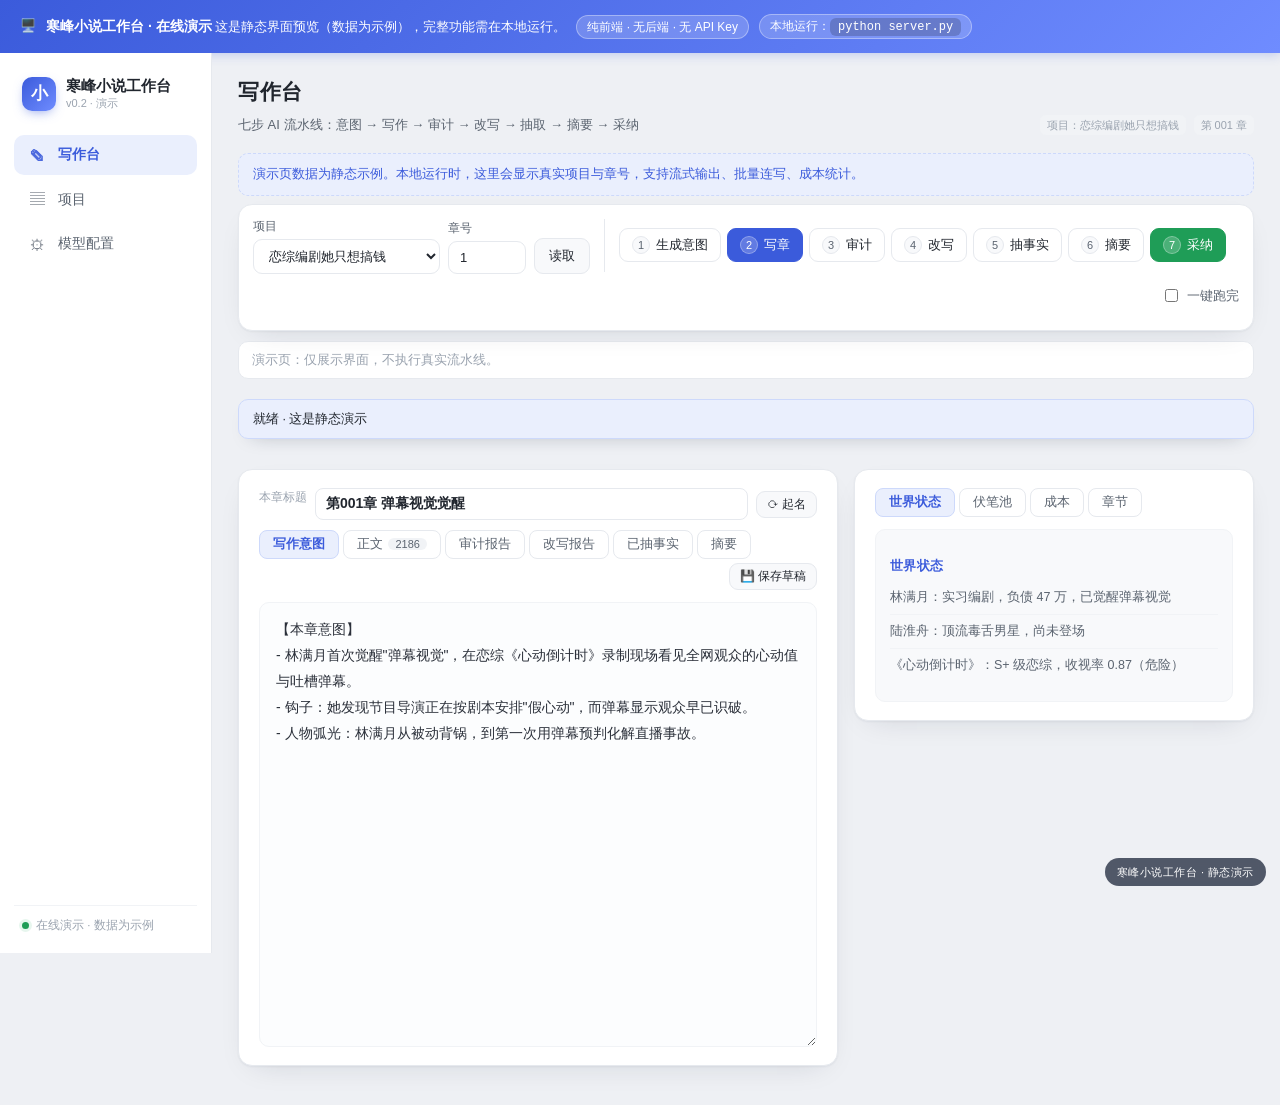
==== web-demo/index.html @ 98d576c6 "寒峰小说工作台：本地优先的 AI 小说创作工作台 - 零第三方依赖（Python 标准库），自带 API Key，数据不出本机 - 七步流水线：意图/写作/审计/改写/抽取/摘要/采纳 - 多服务商模" ====
<!DOCTYPE html>
<html lang="zh-CN">
<head>
<meta charset="UTF-8">
<meta name="viewport" content="width=device-width, initial-scale=1.0">
<title>寒峰小说工作台 · 在线演示</title>
<link rel="stylesheet" href="style.css">
<style>
  /* ---- 演示横幅 ---- */
  .demo-banner{
    background:linear-gradient(135deg,#3b5bdb,#6f8cff);color:#fff;
    padding:14px 20px;font-size:13px;line-height:1.7;
    display:flex;align-items:center;gap:10px;flex-wrap:wrap;
    box-shadow:0 2px 10px rgba(59,91,219,.25);
  }
  .demo-banner b{font-size:14px}
  .demo-banner .tag{
    background:rgba(255,255,255,.18);border:1px solid rgba(255,255,255,.35);
    padding:2px 10px;border-radius:999px;font-size:12px;white-space:nowrap;
  }
  .demo-banner code{
    background:rgba(0,0,0,.18);padding:2px 8px;border-radius:6px;font-family:Consolas,monospace;
  }
  /* ---- 只读演示水印 ---- */
  .demo-ribbon{
    position:fixed;right:14px;bottom:14px;z-index:999;
    background:rgba(20,30,50,.72);color:#fff;font-size:11px;
    padding:5px 12px;border-radius:999px;backdrop-filter:blur(4px);
    pointer-events:none;letter-spacing:.5px;
  }
  /* ---- 演示用卡片占位 ---- */
  .demo-note{
    background:var(--accent-soft);border:1px dashed var(--accent-line);
    color:var(--accent);border-radius:10px;padding:10px 14px;font-size:12.5px;margin:8px 0;
  }
  .demo-note code{background:rgba(59,91,219,.08);padding:1px 6px;border-radius:5px}
  .pane.demo-static{white-space:pre-wrap;font-size:13px;color:var(--ink2);line-height:1.7}
  /* 让演示页在窄屏下也好看 */
  @media (max-width:900px){
    .app{flex-direction:column}
    .sidebar{width:100%;flex:0 0 auto;height:auto;position:static;flex-direction:row;align-items:center;flex-wrap:wrap}
    .nav{display:flex;flex-wrap:wrap;gap:4px}
    .side-foot{display:none}
    .write-grid{grid-template-columns:1fr}
  }
</style>
</head>
<body>

<!-- ===== 演示横幅 ===== -->
<div class="demo-banner">
  <span>🖥️</span>
  <div>
    <b>寒峰小说工作台 · 在线演示</b>
    <span>这是静态界面预览（数据为示例），完整功能需在本地运行。</span>
  </div>
  <span class="tag">纯前端 · 无后端 · 无 API Key</span>
  <span class="tag">本地运行：<code>python server.py</code></span>
</div>

<div class="app">
  <!-- ============ 侧边导航 ============ -->
  <aside class="sidebar">
    <div class="logo">
      <span class="logo-mark">小</span>
      <div class="logo-text">寒峰小说工作台<small>v0.2 · 演示</small></div>
    </div>
    <nav class="nav">
      <button class="navitem active" data-view="write">
        <span class="nav-ic">✎</span>写作台
      </button>
      <button class="navitem" data-view="books">
        <span class="nav-ic">▤</span>项目
      </button>
      <button class="navitem" data-view="config">
        <span class="nav-ic">⚙</span>模型配置
      </button>
    </nav>
    <div class="side-foot">
      <span class="dot"></span>在线演示 · 数据为示例
    </div>
  </aside>

  <!-- ============ 主区域 ============ -->
  <main class="main">

    <!-- ===== 写作台 ===== -->
    <section class="view active" id="view-write">
      <div class="page-head">
        <div>
          <h1>写作台</h1>
          <p class="sub">七步 AI 流水线：意图 → 写作 → 审计 → 改写 → 抽取 → 摘要 → 采纳</p>
        </div>
        <div class="head-tags" id="wh-tags">
          <span class="tag dim">项目：恋综编剧她只想搞钱</span>
          <span class="tag dim">第 001 章</span>
        </div>
      </div>

      <div class="demo-note">
        演示页数据为静态示例。本地运行时，这里会显示真实项目与章号，支持流式输出、批量连写、成本统计。
      </div>

      <div class="write-sticky">
        <div class="toolbar">
          <div class="tb-group">
            <label class="tb-field">项目
              <select id="w-book">
                <option>恋综编剧她只想搞钱</option>
                <option>我专收死局全城等我翻盘</option>
              </select>
            </label>
            <label class="tb-field w70">章号
              <input id="w-chapter" type="number" min="1" value="1" autocomplete="off" inputmode="numeric">
            </label>
            <button class="btn ghost" id="w-load">读取</button>
          </div>
          <span class="tb-sep"></span>
          <div class="tb-group steps">
            <button class="step" id="w-plan"><i>1</i>生成意图</button>
            <button class="step primary" id="w-write"><i>2</i>写章</button>
            <button class="step" id="w-audit"><i>3</i>审计</button>
            <button class="step" id="w-revise"><i>4</i>改写</button>
            <button class="step" id="w-extract"><i>5</i>抽事实</button>
            <button class="step" id="w-summary"><i>6</i>摘要</button>
            <button class="step ok" id="w-accept"><i>7</i>采纳</button>
          </div>
          <label class="tb-check"><input type="checkbox" id="w-autorun"> 一键跑完</label>
        </div>

        <div id="progress-strip" class="progress-strip"><span class="ps-empty">演示页：仅展示界面，不执行真实流水线。</span></div>
        <div id="write-out" class="out statusbar" data-out-base="statusbar">就绪 · 这是静态演示</div>
      </div>

      <div class="write-grid">
        <div class="card editor">
          <div class="chapter-title-row">
            <label for="chapter-title">本章标题</label>
            <input id="chapter-title" class="chapter-title-input" value="第001章 弹幕视觉觉醒" />
            <button class="btn ghost mini" id="gen-title">⟳ 起名</button>
          </div>
          <div class="tabs-mini">
            <button class="tmini active" data-pane="plan">写作意图</button>
            <button class="tmini" data-pane="draft">正文 <span class="cnt" id="draft-cnt">2186</span></button>
            <button class="tmini" data-pane="audit">审计报告</button>
            <button class="tmini" data-pane="revise">改写报告</button>
            <button class="tmini" data-pane="extract">已抽事实</button>
            <button class="tmini" data-pane="summary">摘要</button>
            <button class="btn ghost mini draft-save" id="save-draft">💾 保存草稿</button>
          </div>
          <textarea id="pane-plan" class="pane active" rows="16">【本章意图】
- 林满月首次觉醒"弹幕视觉"，在恋综《心动倒计时》录制现场看见全网观众的心动值与吐槽弹幕。
- 钩子：她发现节目导演正在按剧本安排"假心动"，而弹幕显示观众早已识破。
- 人物弧光：林满月从被动背锅，到第一次用弹幕预判化解直播事故。</textarea>
          <textarea id="pane-draft" class="pane" rows="30">林满月盯着监视器，脑子里的弹幕像瀑布一样刷过。

「这男的好油」「导演组是不是当我们瞎」「满月姐快跑这节目要完」

她使劲眨了眨眼。弹幕还在。

不是幻觉。那些半透明的文字悬浮在画面之上，清清楚楚标着观众的实时反应——「心动值 +12」「吐槽 +99」「弃剧预警」。

这是她入职《心动倒计时》的第三天。作为实习编剧，她的工作是在导演喊卡后把嘉宾的尴尬圆回来。但此刻她忽然意识到，自己能看到别人看不到的东西。

「满月，愣着干什么！B 机位切特写！」耳机里传来导演的吼声。

林满月下意识看了一眼弹幕流：「观众正在骂男一油腻」。

她抓起对讲机，压着嗓子说：「导演，男一刚抬手抹了把嘴，切近景观众会炸。建议切女二的反应镜头。」

三秒沉默。耳机里传来导演狐疑的声音：「……听她的。」

画面切过去。弹幕瞬间反转：

「哈哈哈哈女二这白眼绝了」「编剧加鸡腿」「这节目还能救」</textarea>
          <div id="pane-audit" class="pane demo-static">【审计报告 · 示例】
- ✅ 人物行为符合设定（林满月：谨慎、反应快）
- ✅ 钩子：章末弹幕反转制造追读欲望
- ✅ 字数：2186 / 目标 2200
- ⚠️ 建议：第 2 段"弹幕像瀑布"与后文"半透明文字"意象重复，可删其一</div>
          <div id="pane-revise" class="pane demo-static">【改写报告 · 示例】
- 改写点：将"弹幕像瀑布"改为"弹幕像雨刮器下的水痕"（意象更利落）
- 耗时：3.2s · 模型：doubao-seed-2-0-lite-260428 · 费用：¥0.0000</div>
          <div id="pane-extract" class="pane demo-static">【已抽事实 · 示例】
{
  "人物": ["林满月（实习编剧，觉醒弹幕视觉）", "导演（男，急性子）"],
  "地点": ["《心动倒计时》录制现场"],
  "道具": ["对讲机", "监视器"],
  "能力": ["弹幕视觉：能看见观众实时心动值与吐槽"]
}</div>
          <div id="pane-summary" class="pane demo-static">【摘要 · 示例】
林满月觉醒弹幕视觉，首次在录制现场用预判化解直播事故，获得导演初步信任。</div>
        </div>

        <div class="card side">
          <div class="tabs-mini">
            <button class="tmini active" data-side="state">世界状态</button>
            <button class="tmini" data-side="hooks">伏笔池</button>
            <button class="tmini" data-side="cost">成本</button>
            <button class="tmini" data-side="chapters">章节</button>
          </div>
          <div id="side-state" class="spane active md"><h3 class="mdh">世界状态</h3><ul class="mdl">
            <li>林满月：实习编剧，负债 47 万，已觉醒弹幕视觉</li>
            <li>陆淮舟：顶流毒舌男星，尚未登场</li>
            <li>《心动倒计时》：S+ 级恋综，收视率 0.87（危险）</li>
          </ul></div>
          <div id="side-hooks" class="spane demo-static">【伏笔池 · 示例】
- 🔴 弹幕视觉的来源（长线）
- 🟡 导演组内部有人在向竞品泄漏台本（中线）
- 🟢 林满月的"预判"被剪辑师注意（短线）</div>
          <div id="side-cost" class="spane demo-static">【成本 · 示例】
本会话：¥0.0082
- 意图：¥0.0012（Qwen3.5-27B）
- 正文：¥0.0040（doubao-seed-2-0-lite）
- 审计：¥0.0030（Qwen3.5-35B-A3B）</div>
          <div id="side-chapters" class="spane demo-static">【章节 · 示例】
- 第001章 弹幕视觉觉醒 ✅ 已采纳
- 第002章 导演的赌约 ✅ 已采纳
- 第003章 第一次直播事故 🔄 写作中</div>
        </div>
      </div>
    </section>

    <!-- ===== 项目 ===== -->
    <section class="view" id="view-books">
      <div class="page-head">
        <div>
          <h1>项目</h1>
          <p class="sub">新建或挂载一本书；章节目录可直接指向你已有的文件夹，不迁移数据。</p>
        </div>
      </div>
      <div class="demo-note">
        演示页展示两个示例项目。本地运行时，这里可新建项目、挂载外部章节目录、编辑设定与卷纲、查看快照与回滚。
      </div>
      <div class="cols">
        <div class="card">
          <h2>我的书</h2>
          <div id="book-list">
            <div class="book-item" style="padding:10px 0;border-bottom:1px solid var(--line)">
              <b>恋综编剧她只想搞钱</b>
              <div class="hint">都市言情 / 娱乐圈 · 24 章 · 上次更新 2026-10-31</div>
            </div>
            <div class="book-item" style="padding:10px 0;border-bottom:1px solid var(--line)">
              <b>我专收死局全城等我翻盘</b>
              <div class="hint">现代都市 / 高智商商战 · 1 章 · 上次更新 2026-10-25</div>
            </div>
          </div>
          <div class="ai-inspire">
            <div class="ai-inspire-head"><span class="spark">✦</span> 没有灵感？让 AI 一键推荐题材</div>
            <p class="hint">填一个方向（可选），AI 会直接生成书名、题材、核心设定、文风、禁忌和分卷大纲。</p>
            <div class="row">
              <input id="nb-hint" placeholder="如：想写轻松搞笑的东汉穿越争霸">
              <button class="btn primary" id="inspire-btn">✦ 推荐题材</button>
            </div>
            <div id="inspire-out" class="out demo-static">【示例输出】
书名：《我在三国说相声》
题材：架空穿越 / 历史 / 搞笑
核心设定：现代相声演员魂穿东汉，靠"捧逗"技能在乱世收服名将。
文风：轻松诙谐、高密度梗、章末留包袱。
禁忌：不写悲剧结局；不抹黑历史人物。
分卷大纲：（略）</div>
          </div>
        </div>
        <div class="card">
          <h2>项目详情</h2>
          <div id="detail-body">
            <div class="hint" style="margin-bottom:8px">恋综编剧她只想搞钱</div>
            <div class="md"><h3 class="mdh">核心设定</h3><div class="mdp">林满月是濒临失业的恋综小编剧，意外觉醒"弹幕视觉"，能实时看见观众的心动值和吐槽弹幕。她靠预判弹幕改写剧本，把无人看好的糊综做成爆款。</div>
            <h3 class="mdh">文风要求</h3><div class="mdp">轻快爽利、高密度对话、章节末留钩子；第三人称女主视角为主。</div>
            <h3 class="mdh">硬性禁忌</h3><div class="mdp">不写重生老套金手指；不涉及政治法律；不写真实明星影射；不写低俗擦边。</div></div>
          </div>
        </div>
      </div>
    </section>

    <!-- ===== 模型配置 ===== -->
    <section class="view" id="view-config">
      <div class="page-head">
        <div>
          <h1>模型配置</h1>
          <p class="sub">只认 OpenAI 兼容协议。填 Base URL + Key + 模型名即可接入；按角色路由不同模型以控制成本。</p>
        </div>
      </div>
      <div class="demo-note">
        ⚠️ <b>在线演示不含任何 API Key。</b>本页仅展示配置界面。本地运行时，你的 Key 只保存在 <code>config.local.json</code>，不会上传到任何服务器。
      </div>
      <div class="cols">
        <div class="card">
          <h2>服务商连接</h2>
          <p class="hint">支持 DeepSeek / Kimi / 智谱 / 通义 / 火山豆包 / OpenRouter / 本地 Ollama · LM Studio。</p>
          <div id="providers">
            <div style="padding:8px 0;border-bottom:1px solid var(--line)">
              <div class="row" style="gap:8px">
                <span class="tag">火山豆包</span><code class="hint">https://ark.cn-beijing.volces.com/api/v3</code>
                <span class="tag dim">Key 已保存</span>
              </div>
            </div>
            <div style="padding:8px 0;border-bottom:1px solid var(--line)">
              <div class="row" style="gap:8px">
                <span class="tag">魔搭社区(免费)</span><code class="hint">https://api-inference.modelscope.cn/v1</code>
                <span class="tag dim">Key 已保存</span>
              </div>
            </div>
            <div style="padding:8px 0;border-bottom:1px solid var(--line)">
              <div class="row" style="gap:8px">
                <span class="tag">七牛 Conatus(免费)</span><code class="hint">https://api.qnaigc.com/v1</code>
                <span class="tag dim">Key 已保存</span>
              </div>
            </div>
            <div style="padding:8px 0;border-bottom:1px solid var(--line)">
              <div class="row" style="gap:8px">
                <span class="tag">书生(InternLM)</span><code class="hint">https://discovery-api.intern-ai.org.cn/v1</code>
                <span class="tag dim">Key 已保存</span>
              </div>
            </div>
            <div style="padding:8px 0;border-bottom:1px solid var(--line)">
              <div class="row" style="gap:8px">
                <span class="tag">商汤日日新</span><code class="hint">https://token.sensenova.cn/v1</code>
                <span class="tag dim">Key 已保存</span>
              </div>
            </div>
          </div>
          <div class="row">
            <select id="preset-sel" disabled><option>DeepSeek（示例预设）</option></select>
            <button class="btn" id="add-provider" disabled>+ 新增服务商</button>
          </div>
        </div>

        <div class="card">
          <h2>角色 → 模型 路由</h2>
          <p class="hint">写手用强模型，审计 / 摘要 / 事实抽取用便宜的快模型。留空则回落 default。</p>
          <div class="demo-static" style="font-size:13px;background:var(--panel-2);padding:10px;border-radius:8px">
            default → modelscope:Qwen/Qwen3.5-27B, volc:doubao-seed-2-0-lite-260428
            写手(writer) → volc:doubao-seed-2-0-lite-260428, qiniu:qiniu/conatus-free
            审计(auditor) → modelscope:Qwen/Qwen3.5-35B-A3B
            摘要(summary) → modelscope:Qwen/Qwen3.5-27B
          </div>
          <h2 class="mt">单价表（元 / 百万 token）</h2>
          <p class="hint">只用于成本估算，免费模型留 0。</p>
          <div class="demo-static" style="font-size:13px;background:var(--panel-2);padding:10px;border-radius:8px">
            volc:doubao-seed-2-0-lite-260428 → ¥0
            qiniu:qiniu/conatus-free → ¥0
            modelscope:Qwen/Qwen3.5-27B → ¥0
            modelscope:Qwen/Qwen3.5-35B-A3B → ¥0
          </div>
          <div class="row"><button class="btn primary" id="save-config" disabled>保存配置</button></div>
          <div id="save-out" class="out demo-static">演示页不保存配置</div>
        </div>
      </div>
    </section>

  </main>
</div>

<div class="demo-ribbon">寒峰小说工作台 · 静态演示</div>

<script>
/* ============ 纯静态演示交互：仅切换视图与页签 ============ */
'use strict';
const $ = s => document.querySelector(s);
const $$ = s => Array.from(document.querySelectorAll(s));

// 侧边导航切换
$$('.navitem').forEach(btn => {
  btn.addEventListener('click', () => {
    $$('.navitem').forEach(b => b.classList.remove('active'));
    btn.classList.add('active');
    const v = btn.dataset.view;
    $$('.view').forEach(s => s.classList.remove('active'));
    $('#view-' + v).classList.add('active');
  });
});

// 编辑器内页签切换
$$('.tabs-mini').forEach(tabbar => {
  const btns = tabbar.querySelectorAll('button[data-pane], button[data-side]');
  btns.forEach(btn => {
    btn.addEventListener('click', () => {
      btns.forEach(b => b.classList.remove('active'));
      btn.classList.add('active');
      const key = btn.dataset.pane || btn.dataset.side;
      const wrap = tabbar.closest('.card');
      if (!wrap) return;
      // 主编辑器
      wrap.querySelectorAll('textarea.pane, div.pane').forEach(p => p.classList.remove('active'));
      const target = wrap.querySelector('#' + (btn.dataset.pane ? 'pane-' + key : 'side-' + key));
      if (target) target.classList.add('active');
    });
  });
});

// 顶部几个按钮：只提示，不执行
['#w-load','#w-plan','#w-write','#w-audit','#w-revise','#w-extract','#w-summary','#w-accept','#gen-title','#save-draft','#inspire-btn']
  .forEach(sel => {
    const el = $(sel);
    if (el) el.addEventListener('click', e => {
      e.preventDefault();
      const out = $('#write-out') || $('#inspire-out');
      if (out) out.textContent = '🔒 在线演示模式：此功能需本地运行（python server.py）后才可使用。';
    });
  });
</script>
</body>
</html>
---- web-demo/style.css ----
:root{
  --bg:#eef0f4;
  --panel:#ffffff;
  --panel-2:#f8f9fb;
  --ink:#21262e; --ink2:#5b6470; --ink3:#9aa3af;
  --line:#e6e9ee; --line2:#f1f3f6;
  --accent:#3b5bdb; --accent-soft:#eaeffd; --accent-line:#cdd9fb;
  --ok:#1f9d57; --ok-soft:#e7f6ee;
  --warn:#c47d12; --warn-soft:#fbf1de;
  --bad:#d8392b; --bad-soft:#fdecea;
  --radius:14px;
  --shadow:0 1px 2px rgba(20,30,50,.05), 0 10px 30px -16px rgba(20,30,50,.18);
  --font:-apple-system,BlinkMacSystemFont,"PingFang SC","Microsoft YaHei","Segoe UI",sans-serif;
  --mono:Consolas,"SFMono-Regular",Menlo,monospace;
}
*{box-sizing:border-box}
html,body{height:100%}
body{margin:0;background:var(--bg);color:var(--ink);font-family:var(--font);
  font-size:14px;line-height:1.65;-webkit-font-smoothing:antialiased}

/* ---------- 框架 ---------- */
.app{display:flex;min-height:100vh}
.sidebar{width:212px;flex:0 0 212px;background:var(--panel);border-right:1px solid var(--line);
  display:flex;flex-direction:column;padding:18px 14px;position:sticky;top:0;height:100vh}
.logo{display:flex;align-items:center;gap:10px;padding:6px 8px 18px}
.logo-mark{width:34px;height:34px;border-radius:10px;background:linear-gradient(135deg,#3b5bdb,#6f8cff);
  color:#fff;font-weight:700;display:flex;align-items:center;justify-content:center;font-size:17px;
  box-shadow:0 4px 12px -4px rgba(59,91,219,.6)}
.logo-text{font-weight:700;font-size:15px;line-height:1.2}
.logo-text small{display:block;font-weight:400;font-size:11px;color:var(--ink3);margin-top:2px}
.nav{display:flex;flex-direction:column;gap:4px;margin-top:6px}
.navitem{display:flex;align-items:center;gap:11px;width:100%;text-align:left;border:0;background:none;
  padding:11px 13px;border-radius:10px;color:var(--ink2);font-size:14px;cursor:pointer;font-family:inherit}
.navitem:hover{background:var(--panel-2);color:var(--ink)}
.navitem.active{background:var(--accent-soft);color:var(--accent);font-weight:600}
.nav-ic{width:20px;text-align:center;font-size:15px;opacity:.9}
.side-foot{margin-top:auto;display:flex;align-items:center;gap:7px;font-size:11.5px;color:var(--ink3);
  padding:10px 8px 0;border-top:1px solid var(--line2)}
.dot{width:7px;height:7px;border-radius:50%;background:var(--ok);box-shadow:0 0 0 3px var(--ok-soft)}

.main{flex:1;min-width:0;padding:22px 26px 40px;max-width:1280px}
.view{display:none}
.view.active{display:block;animation:fade .25s ease}
@keyframes fade{from{opacity:0;transform:translateY(4px)}to{opacity:1;transform:none}}

/* ---------- 页头 ---------- */
.page-head{display:flex;justify-content:space-between;align-items:flex-end;gap:16px;margin-bottom:18px}
.page-head h1{font-size:21px;margin:0 0 4px;letter-spacing:.5px}
.sub{margin:0;color:var(--ink2);font-size:13px}
.head-tags{display:flex;gap:8px;flex-wrap:wrap}
.head-tags .ht{background:var(--panel);border:1px solid var(--line);border-radius:20px;padding:4px 12px;
  font-size:12px;color:var(--ink2)}
.head-tags .ht b{color:var(--accent)}

/* ---------- 卡片 ---------- */
.card{background:var(--panel);border:1px solid var(--line);border-radius:var(--radius);
  padding:18px 20px;margin-bottom:16px;box-shadow:var(--shadow)}
.cols{display:grid;grid-template-columns:1fr 1fr;gap:16px}
@media(max-width:1000px){.cols,.write-grid{grid-template-columns:1fr}}
h2{font-size:15.5px;margin:0 0 8px}
h2.mt{margin-top:22px}
.hint{color:var(--ink2);font-size:12.5px;margin:4px 0 12px;line-height:1.6}
.row{display:flex;gap:8px;flex-wrap:wrap;margin:12px 0 4px}
.grid2{display:grid;grid-template-columns:1fr 1fr;gap:0 12px}

/* ---------- AI 推荐题材 ---------- */
.ai-inspire{background:linear-gradient(135deg,#eef2ff,#f6f1ff);border:1px solid var(--accent-line);
  border-radius:12px;padding:14px 16px;margin:14px 0 4px}
.ai-inspire-head{font-weight:700;font-size:14px;color:var(--accent);display:flex;align-items:center;gap:7px}
.spark{display:inline-flex;width:20px;height:20px;border-radius:6px;background:var(--accent);color:#fff;
  align-items:center;justify-content:center;font-size:12px}
.ai-inspire .row{margin-top:10px}
.ai-inspire input{flex:1}
.btn.primary:disabled{opacity:.6;cursor:default}

/* ---------- 项目详情 · 一键导出 ---------- */
.export-bar{display:flex;align-items:center;gap:10px;flex-wrap:wrap;
  background:linear-gradient(135deg,#eaf6ef,#eef4ff);border:1px solid var(--accent-line);
  border-radius:12px;padding:12px 14px;margin-bottom:16px}
.export-label{font-weight:700;font-size:13.5px;color:var(--ok);display:flex;align-items:center}
.export-bar .btn{min-width:84px;justify-content:center}
.export-hint{margin:0;flex:1;min-width:220px;font-size:12px}

/* ---------- 表单 ---------- */
input,select,textarea{font-family:inherit;font-size:13px;border:1px solid var(--line);
  border-radius:9px;padding:8px 11px;width:100%;background:#fff;color:var(--ink);transition:.15s}
input:focus,select:focus,textarea:focus{outline:none;border-color:var(--accent);box-shadow:0 0 0 3px var(--accent-soft)}
textarea{resize:vertical;line-height:1.7}
label{display:block;margin-bottom:12px;font-size:12.5px;color:var(--ink2)}
label.chk{display:flex;align-items:center;gap:6px;margin:0;color:var(--ink)}
label.chk input{width:auto}
.form{margin:6px 0}

/* ---------- 按钮 ---------- */
.btn{border:1px solid var(--line);background:#fff;border-radius:9px;padding:8px 14px;cursor:pointer;
  font-size:13px;color:var(--ink);font-family:inherit;transition:.15s}
.btn:hover{border-color:#c6ccd6;background:var(--panel-2)}
.btn.primary{background:var(--accent);border-color:var(--accent);color:#fff}
.btn.primary:hover{filter:brightness(1.06)}
.btn.ok{background:var(--ok);border-color:var(--ok);color:#fff}
.btn.ok:hover{filter:brightness(1.06)}
.btn.ghost{background:var(--panel-2);border-color:var(--line)}
.btn.mini{padding:4px 10px;font-size:12px}

/* ---------- 写作台工具栏 ---------- */
.toolbar{display:flex;align-items:center;gap:12px;flex-wrap:wrap;background:var(--panel);
  border:1px solid var(--line);border-radius:var(--radius);padding:12px 14px;margin-bottom:16px;
  box-shadow:var(--shadow);position:sticky;top:14px;z-index:10}
.tb-group{display:flex;align-items:flex-end;gap:8px}
.tb-field{margin:0;font-size:11.5px;color:var(--ink2);display:flex;flex-direction:column;gap:3px}
.tb-field.w70 input{width:78px}
.tb-sep{width:1px;align-self:stretch;background:var(--line);margin:2px 2px}
.steps{display:flex;gap:6px;flex-wrap:wrap}
.step{display:flex;align-items:center;gap:6px;border:1px solid var(--line);background:#fff;
  border-radius:9px;padding:7px 12px;cursor:pointer;font-size:13px;color:var(--ink);font-family:inherit;transition:.15s}
.step:hover{border-color:var(--accent);color:var(--accent);background:var(--accent-soft)}
.step i{font-style:normal;width:18px;height:18px;border-radius:50%;background:var(--panel-2);
  border:1px solid var(--line);display:inline-flex;align-items:center;justify-content:center;
  font-size:11px;color:var(--ink2)}
.step.primary{background:var(--accent);border-color:var(--accent);color:#fff}
.step.primary i{background:rgba(255,255,255,.2);border-color:rgba(255,255,255,.3);color:#fff}
.step.primary:hover{filter:brightness(1.06);color:#fff}
.step.ok{background:var(--ok);border-color:var(--ok);color:#fff}
.step.ok i{background:rgba(255,255,255,.2);border-color:rgba(255,255,255,.3);color:#fff}
.step.ok:hover{filter:brightness(1.06);color:#fff}
.step.active{box-shadow:0 0 0 3px var(--accent-soft);border-color:var(--accent);animation:stepPulse 1.2s ease-in-out infinite}
.step.active i{background:var(--accent);border-color:var(--accent);color:#fff}
.step.done{border-color:var(--ok)}
.step.done i{background:var(--ok);border-color:var(--ok);color:#fff}
.step.done.primary,.step.done.ok{background:var(--ok);border-color:var(--ok)}
/* 卡点 / 待办：流水线停在哪一步，这步按钮高亮成“下一步该点” */
.step.frontier{border-color:var(--accent);box-shadow:0 0 0 3px var(--accent-soft);font-weight:600}
.step.frontier i{background:var(--accent);border-color:var(--accent);color:#fff}
/* 失败 / 熔断：上一次运行在这一步报错 */
.step.fail{border-color:var(--bad)}
.step.fail i{background:var(--bad);border-color:var(--bad);color:#fff}
@keyframes stepPulse{0%,100%{box-shadow:0 0 0 3px var(--accent-soft)}50%{box-shadow:0 0 0 5px var(--accent-soft)}}

/* 进度卡点条：常驻工具栏下方，打开任意章一眼看清跑到哪、卡在哪 */
.progress-strip{display:flex;align-items:center;gap:8px;flex-wrap:wrap;
  background:var(--panel);border:1px solid var(--line);border-radius:10px;
  padding:8px 13px;font-size:12.5px;line-height:1.6;margin-bottom:10px;color:var(--ink2)}
.progress-strip b{color:var(--ink);font-weight:600}
.progress-strip.flag-done{border-color:#b6e2cb;background:var(--ok-soft);color:#14683a}
.progress-strip.flag-stuck{border-color:#f3c1bd;background:var(--bad-soft);color:var(--bad)}
.progress-strip.flag-stuck b{color:var(--bad)}
.progress-strip .ps-empty{color:var(--ink3)}
.tb-check{font-size:12.5px;color:var(--ink2);display:flex;align-items:center;gap:6px;cursor:pointer;margin-left:auto}
.tb-check input{width:auto}

/* ---------- 写作区 ---------- */
.write-grid{display:grid;grid-template-columns:1.5fr 1fr;gap:16px;align-items:start}
.editor,.side{margin-bottom:0}
.chapter-title-row{display:flex;gap:8px;align-items:center;margin-bottom:10px;flex-wrap:wrap}
.chapter-title-row label{font-size:12px;color:var(--ink3);white-space:nowrap}
.chapter-title-input{flex:1;min-width:180px;padding:7px 10px;border:1px solid var(--line);border-radius:8px;
  font-size:14px;font-weight:600;color:var(--ink1);background:var(--bg1)}
.chapter-title-input:focus{outline:none;border-color:var(--accent)}
.tabs-mini{display:flex;gap:4px;margin-bottom:12px;flex-wrap:wrap}
.tabs-mini .draft-save{margin-left:auto;align-self:center}
.tmini{border:1px solid var(--line);background:#fff;border-radius:8px;padding:5px 13px;font-size:12.5px;
  cursor:pointer;color:var(--ink2);font-family:inherit;transition:.15s}
.tmini:hover{border-color:var(--accent-line);color:var(--accent)}
.tmini.active{background:var(--accent-soft);border-color:var(--accent-line);color:var(--accent);font-weight:600}
.cnt{background:var(--line2);color:var(--ink2);border-radius:10px;padding:0 7px;font-size:11px;margin-left:2px}
.pane{display:none;width:100%}
.pane.active{display:block}
#pane-plan,#pane-draft{font-size:14px;line-height:1.85;color:#2b303a;padding:14px 16px;
  border:1px solid var(--line2);border-radius:10px;background:#fcfdfe;min-height:360px}
#pane-draft{letter-spacing:.2px}
#pane-audit{padding:2px 0}

/* ---------- 右侧状态 ---------- */
.spane{display:none}
.spane.active{display:block}
pre{white-space:pre-wrap;word-break:break-word;background:var(--panel-2);border:1px solid var(--line2);
  border-radius:10px;padding:12px;font-size:12px;max-height:560px;overflow:auto;margin:0;line-height:1.6}
.chitem{display:flex;justify-content:space-between;align-items:center;padding:7px 2px;
  border-bottom:1px solid var(--line2);font-size:12.5px;gap:8px}
.chitem:last-child{border-bottom:0}
.chitem a{color:var(--accent);text-decoration:none}

/* 世界状态（Markdown 投影） */
.md{background:var(--panel-2);border:1px solid var(--line2);border-radius:10px;padding:12px 14px;
  max-height:560px;overflow:auto;margin:0}
.md .mdh{margin:14px 0 4px;font-size:12.5px;font-weight:700;color:var(--accent);letter-spacing:.3px}
.md .mdl{list-style:none;margin:0 0 6px;padding:0}
.md .mdl li{padding:6px 0;font-size:12.5px;line-height:1.7;color:var(--ink2);
  border-bottom:1px solid var(--line2);word-break:break-word}
.md .mdl li:last-child{border-bottom:0}
.md .mdl li b{color:var(--ink);font-weight:600}
.md .mdp{padding:4px 0;font-size:12.5px;color:var(--ink2)}
.md code{font-family:var(--mono);font-size:11px;padding:1px 5px;border-radius:4px;
  background:var(--accent-soft);color:var(--accent)}

/* ---------- 输出 / 表格 ---------- */
.out{margin-top:10px;font-size:12.5px;color:var(--ink2);white-space:pre-wrap;min-height:18px;line-height:1.6}
.out.err{color:var(--bad)}
.out.ok{color:var(--ok)}

/* 写作台常驻控制区：工序按钮 + 状态条一起粘顶，读长文时进度不丢 */
.write-sticky{position:sticky;top:14px;z-index:10;display:flex;flex-direction:column;gap:10px;
  padding-bottom:14px}
.write-sticky .toolbar{position:static;margin-bottom:0}

/* 写作台状态条：紧跟工序按钮，不再埋在正文编辑区底下 */
.statusbar{margin:0 0 16px;padding:9px 14px;border:1px solid var(--accent-line);border-radius:10px;
  background:var(--accent-soft);color:var(--ink);font-size:12.5px;line-height:1.6;
  white-space:pre-wrap;min-height:38px;display:flex;align-items:center;
  box-shadow:0 8px 20px -14px rgba(20,30,50,.4)}
.statusbar.ok{border-color:#b6e2cb;background:var(--ok-soft);color:#14683a}
.statusbar.err{border-color:#f3c1bd;background:var(--bad-soft);color:var(--bad)}
table{width:100%;border-collapse:collapse;font-size:13px;margin:6px 0}
th,td{border:1px solid var(--line);padding:7px 9px;text-align:left;vertical-align:top}
th{background:var(--panel-2);font-weight:600;color:var(--ink2)}

/* ---------- 服务商卡片 ---------- */
.pitem{border:1px solid var(--line);border-radius:12px;padding:14px;margin-bottom:12px;background:var(--panel-2)}
.pitem .prow{display:flex;gap:10px;align-items:flex-end;margin-bottom:8px;flex-wrap:wrap}
.fld{display:flex;flex-direction:column;gap:3px;flex:1;min-width:0}
.fld b{font-size:11.5px;color:var(--ink2);font-weight:600}
.fld b i{font-weight:400;color:var(--ink3);font-style:normal}
.fld input{margin:0}
/* API Key 用 text 型避免被浏览器判成登录页，这里手动做掩码显示（Chromium/WebKit 支持） */
.f-key{-webkit-text-security:disc}
.fld.w120{max-width:140px;flex:0 0 140px}
.fld.w90{max-width:96px;flex:0 0 96px}
.fld.w80{max-width:90px;flex:0 0 90px}
.fld.grow{flex:2 1 220px}
.keytag{align-self:flex-end;max-width:200px;overflow:hidden;text-overflow:ellipsis;white-space:nowrap;
  font-size:11px;color:var(--ink3);background:var(--line2);border-radius:6px;padding:3px 8px}
.tag{display:inline-block;border-radius:6px;padding:1px 7px;font-size:11px;line-height:18px}
.tag.ok{background:var(--ok-soft);color:var(--ok)}
.tag.bad{background:var(--bad-soft);color:var(--bad)}
.tag.dim{background:var(--line2);color:var(--ink3)}

/* ---------- 审计 / 伏笔 ---------- */
.issue{border:1px solid var(--line);border-left-width:4px;border-radius:9px;padding:9px 12px;margin-bottom:9px;font-size:12.5px;background:#fff}
.issue.critical{border-left-color:var(--bad);background:var(--bad-soft)}
.issue.major{border-left-color:var(--warn);background:var(--warn-soft)}
.issue.minor{border-left-color:var(--ink3);background:var(--panel-2)}
.badge{display:inline-block;font-size:10.5px;border-radius:5px;padding:0 6px;margin-right:6px;color:#fff;font-weight:600}
.badge.critical{background:var(--bad)}
.badge.major{background:var(--warn)}
.badge.minor{background:#9aa3af}
.badge.ok{background:var(--ok)}
.badge.bad{background:var(--bad)}
.round-block{border:1px solid var(--line);border-radius:10px;margin-bottom:12px;overflow:hidden;background:var(--panel)}
.round-head{padding:7px 12px;font-weight:600;font-size:12.5px;background:var(--panel-2);border-bottom:1px solid var(--line)}
.round-block .issue{border-radius:0;border-left-width:4px;margin-bottom:0;border-top:1px solid var(--line2);border-bottom:0}
.round-block .hint{padding:7px 12px 0}
.kv{display:flex;justify-content:space-between;border-bottom:1px dashed var(--line);padding:4px 0;font-size:12.5px}
.mono{font-family:var(--mono);font-size:12px}
.empty{color:var(--ink3);font-size:12.5px;padding:10px 2px}

/* ---------- 一键测试全部模型：可用/不可用分组 ---------- */
#test-all-result{display:flex;flex-direction:column;gap:10px;margin:0 0 14px}
.tgroup{border:1px solid var(--line);border-radius:12px;overflow:hidden;background:var(--panel)}
.tgroup.good{border-color:var(--ok-soft)}
.tgroup.bad{border-color:var(--bad-soft)}
.tgroup-h{padding:9px 14px;font-weight:600;font-size:13px;border-bottom:1px solid var(--line)}
.tgroup.good .tgroup-h{background:var(--ok-soft);color:var(--ok)}
.tgroup.bad .tgroup-h{background:var(--bad-soft);color:var(--bad)}
.titem{display:flex;align-items:center;gap:12px;padding:9px 14px;border-bottom:1px solid var(--line2)}
.titem:last-child{border-bottom:0}
.tinfo{display:flex;flex-direction:column;gap:1px;flex:1;min-width:0}
.tinfo b{font-size:13px;font-weight:600}
.tmsg{font-size:11.5px;color:var(--ink3);white-space:nowrap;overflow:hidden;text-overflow:ellipsis}
.t-del{flex:0 0 auto}

/* ---------- 夜间批量流水线 ---------- */
.batch-card{margin-bottom:16px;border:1px solid var(--accent-line);background:linear-gradient(180deg,#fbfcff,var(--panel))}
.batch-head{display:flex;align-items:center;gap:10px;flex-wrap:wrap;margin-bottom:10px}
.batch-title{font-size:14px;font-weight:700;color:var(--ink)}
.batch-sub{font-size:12px;color:var(--ink2)}
.batch-status{margin-left:auto;font-size:12px;font-weight:600;color:var(--ink2);background:var(--panel-2);
  border:1px solid var(--line);border-radius:999px;padding:3px 12px}
.batch-status.ok{color:var(--ok);background:var(--ok-soft);border-color:var(--ok)}
.batch-status.err{color:var(--bad);background:var(--bad-soft);border-color:var(--bad)}
.batch-controls{display:flex;align-items:flex-end;gap:14px;flex-wrap:wrap}
/* 每个字段：标签在上，输入框+单位同一行（单位不再掉到下一行） */
.b-field{display:flex;flex-direction:column;gap:4px;margin:0}
.b-field>span{font-size:11.5px;color:var(--ink2)}
.b-unit{display:flex;align-items:center;gap:6px}
.b-unit input{width:72px}
.b-unit i{font-style:normal;font-size:12px;color:var(--ink3)}
.batch-controls .tb-check{margin:0;align-self:center;padding-bottom:2px}
.batch-controls .btn{white-space:nowrap}
.batch-progress{height:8px;background:var(--line2);border-radius:999px;overflow:hidden;margin:12px 0 10px}
.b-bar{height:100%;width:0;background:linear-gradient(90deg,var(--accent),#5a7cf0);border-radius:999px;transition:width .5s}
.batch-results{max-height:190px;overflow:auto;font-size:12.5px}
.brow{display:flex;align-items:center;gap:8px;padding:5px 2px;border-bottom:1px dashed var(--line)}
.brow:last-child{border-bottom:none}
.bnum{font-weight:600;color:var(--ink);min-width:64px}
.bmark{font-size:13px}
.binfo{color:var(--ink2);font-size:12px}
.binfo .err{color:var(--bad)}

/* ---------- 模型链（故障转移） ---------- */
.route-input{font-family:var(--mono);font-size:12px;padding:7px 10px;border:1px solid var(--line);
  border-radius:8px;background:#fff;color:var(--ink);outline:none;transition:border-color .15s}
.route-input:focus{border-color:var(--accent)}
.route-hint{font-size:11px;color:var(--ink3);margin-top:5px;line-height:1.8}
.route-hint .rcode{cursor:pointer;background:var(--accent-soft);color:var(--accent);border-radius:5px;
  padding:1px 6px;margin:0 2px;font-family:var(--mono);font-size:10.5px}
.route-hint .rcode:hover{background:var(--accent);color:#fff}

/* ---------- 流程结果（一键跑完） ---------- */
.flow-list{display:flex;flex-direction:column;gap:8px;margin:0}
.flow-row{display:grid;grid-template-columns:118px 92px 1fr;align-items:start;gap:12px;
  background:#fff;border:1px solid var(--line);border-radius:10px;padding:11px 14px;
  font-size:12.5px;line-height:1.7}
.flow-row:nth-child(even){background:var(--panel-2)}
.flow-row:last-child{border-color:var(--accent-line);background:var(--accent-soft)}
.flow-label{font-weight:600;color:var(--ink);white-space:nowrap;padding-top:1px}
.flow-badge{display:flex;align-items:flex-start;white-space:nowrap}
.flow-detail{color:var(--ink2);min-width:0;word-break:break-word}
.flow-detail details{margin:0}
.flow-detail summary{cursor:pointer;color:var(--accent);font-size:12px;user-select:none}
.flow-detail summary:hover{text-decoration:underline}
.flow-detail .mono{display:block;background:var(--panel-2);border:1px solid var(--line2);
  border-radius:8px;padding:8px 10px;max-height:260px;overflow:auto;margin-top:4px}

/* ---------- 已抽事实 / 摘要内容 ---------- */
.ext-sec{margin-bottom:14px}
.ext-h{font-size:12.5px;font-weight:700;color:var(--accent);letter-spacing:.3px;
  margin:0 0 6px;padding-bottom:5px;border-bottom:1px dashed var(--line2)}
.ext-row{line-height:1.7;color:var(--ink);font-size:13.5px;padding:3px 0 3px 2px;
  border-bottom:1px solid var(--line2);word-break:break-word}
.ext-row b{color:var(--ink)}
.ext-kvs{margin:3px 0 2px 12px;display:flex;flex-direction:column;gap:2px}
.ext-kv{font-size:12.5px;color:var(--ink2)}
.ext-kv b{color:var(--ink2);font-weight:600}
.ext-row .tag.dim{margin-left:6px}
.pane#pane-extract, .pane#pane-summary{padding:14px 16px;overflow:auto}
.pane#pane-summary .md{font-size:13.5px;line-height:1.75}
.pane#pane-summary .mdp{margin:4px 0}
.pane#pane-summary .mdh{margin:12px 0 4px;color:var(--ink)}
.pane#pane-summary .mdl{margin:4px 0;padding-left:20px}
.pane#pane-summary .mdl li{margin:2px 0}
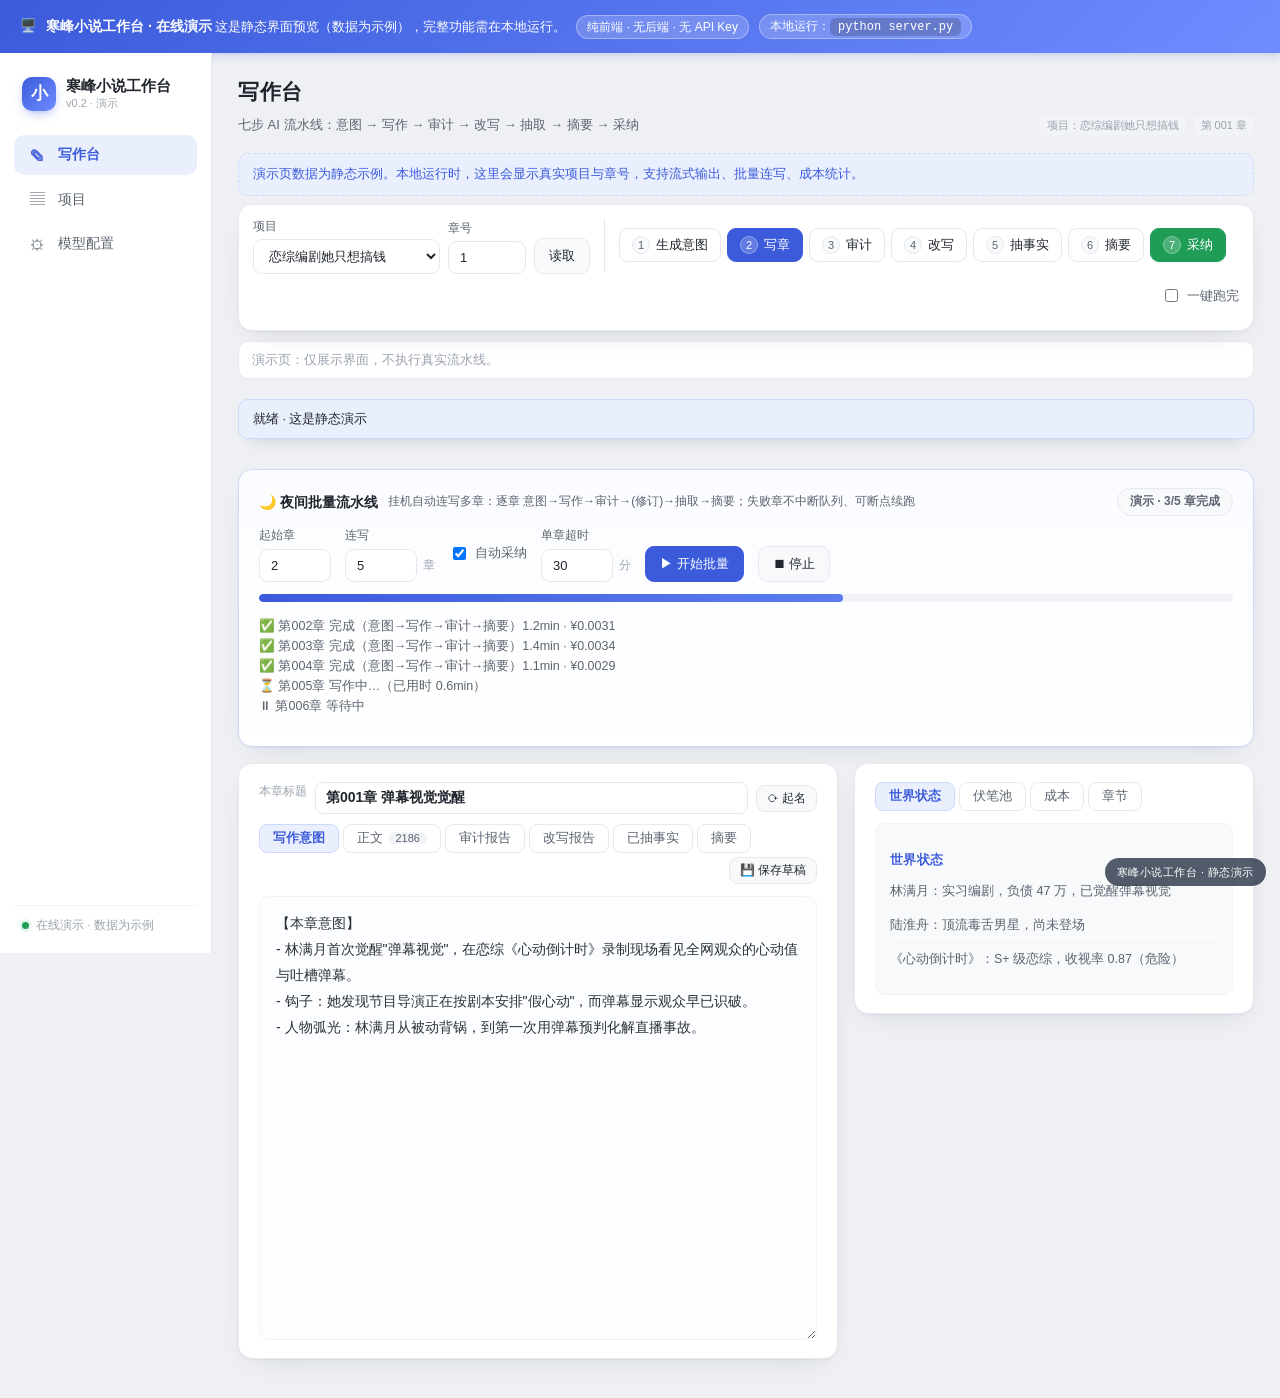
==== commit 147bb636: "演示页补充夜间批量流水线功能卡片（静态示例）" ====
--- a/web-demo/index.html
+++ b/web-demo/index.html
@@ -132,6 +132,33 @@
         <div id="write-out" class="out statusbar" data-out-base="statusbar">就绪 · 这是静态演示</div>
       </div>
 
+      <!-- ===== 夜间批量流水线（演示） ===== -->
+      <div class="card batch-card">
+        <div class="batch-head">
+          <span class="batch-title">🌙 夜间批量流水线</span>
+          <span class="batch-sub">挂机自动连写多章：逐章 意图→写作→审计→(修订)→抽取→摘要；失败章不中断队列、可断点续跑</span>
+          <span id="batch-status" class="batch-status">演示 · 3/5 章完成</span>
+        </div>
+        <div class="batch-controls">
+          <label class="b-field"><span>起始章</span><div class="b-unit"><input id="b-start" type="number" min="1" value="2" autocomplete="off" inputmode="numeric"></div></label>
+          <label class="b-field"><span>连写</span><div class="b-unit"><input id="b-count" type="number" min="1" max="99" value="5" autocomplete="off" inputmode="numeric"><i>章</i></div></label>
+          <label class="tb-check" title="勾选后每章跑完直接写进正文章节文件，无需人工点采纳"><input type="checkbox" id="b-accept" checked> 自动采纳</label>
+          <label class="b-field"><span>单章超时</span><div class="b-unit"><input id="b-timeout" type="number" min="5" value="30" autocomplete="off" inputmode="numeric"><i>分</i></div></label>
+          <button class="btn primary" id="b-start-btn">▶ 开始批量</button>
+          <button class="btn ghost" id="b-stop-btn">⏹ 停止</button>
+        </div>
+        <div class="batch-progress"><div id="b-bar" class="b-bar" style="width:60%"></div></div>
+        <div id="b-results" class="batch-results">
+          <div class="hint" style="font-size:12.5px">
+            ✅ 第002章 完成（意图→写作→审计→摘要）1.2min · ¥0.0031<br>
+            ✅ 第003章 完成（意图→写作→审计→摘要）1.4min · ¥0.0034<br>
+            ✅ 第004章 完成（意图→写作→审计→摘要）1.1min · ¥0.0029<br>
+            ⏳ 第005章 写作中…（已用时 0.6min）<br>
+            ⏸ 第006章 等待中
+          </div>
+        </div>
+      </div>
+
       <div class="write-grid">
         <div class="card editor">
           <div class="chapter-title-row">
@@ -390,7 +417,7 @@
 });
 
 // 顶部几个按钮：只提示，不执行
-['#w-load','#w-plan','#w-write','#w-audit','#w-revise','#w-extract','#w-summary','#w-accept','#gen-title','#save-draft','#inspire-btn']
+['#w-load','#w-plan','#w-write','#w-audit','#w-revise','#w-extract','#w-summary','#w-accept','#gen-title','#save-draft','#inspire-btn','#b-start-btn','#b-stop-btn']
   .forEach(sel => {
     const el = $(sel);
     if (el) el.addEventListener('click', e => {
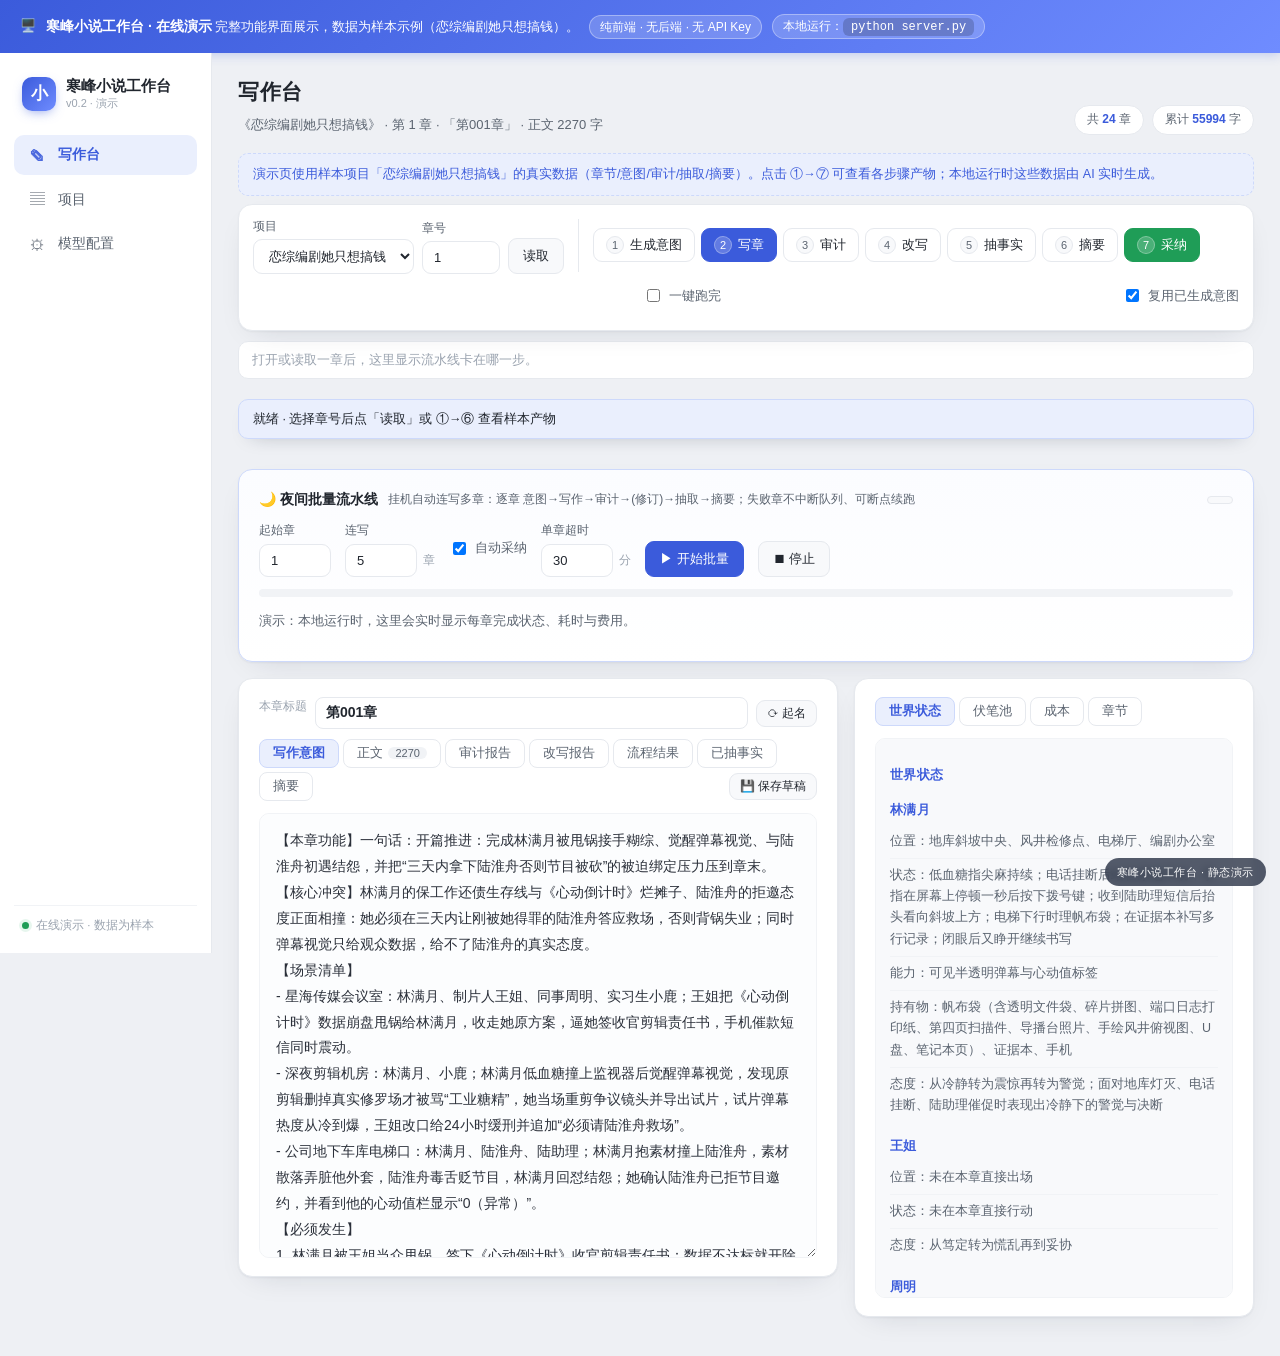
==== commit f97285be: "演示页升级为完整数据驱动：样本项目真实数据（24章/111伏笔/146账本/12摘要/12抽取）+ 全部功能框架（一键导出/项目详情/世界状态/伏笔池/成本/章节跳转）" ====
--- a/web-demo/index.html
+++ b/web-demo/index.html
@@ -28,14 +28,13 @@
     padding:5px 12px;border-radius:999px;backdrop-filter:blur(4px);
     pointer-events:none;letter-spacing:.5px;
   }
-  /* ---- 演示用卡片占位 ---- */
+  /* ---- 演示说明 ---- */
   .demo-note{
     background:var(--accent-soft);border:1px dashed var(--accent-line);
     color:var(--accent);border-radius:10px;padding:10px 14px;font-size:12.5px;margin:8px 0;
   }
   .demo-note code{background:rgba(59,91,219,.08);padding:1px 6px;border-radius:5px}
-  .pane.demo-static{white-space:pre-wrap;font-size:13px;color:var(--ink2);line-height:1.7}
-  /* 让演示页在窄屏下也好看 */
+  /* ---- 窄屏适配 ---- */
   @media (max-width:900px){
     .app{flex-direction:column}
     .sidebar{width:100%;flex:0 0 auto;height:auto;position:static;flex-direction:row;align-items:center;flex-wrap:wrap}
@@ -52,7 +51,7 @@
   <span>🖥️</span>
   <div>
     <b>寒峰小说工作台 · 在线演示</b>
-    <span>这是静态界面预览（数据为示例），完整功能需在本地运行。</span>
+    <span>完整功能界面展示，数据为样本示例（恋综编剧她只想搞钱）。</span>
   </div>
   <span class="tag">纯前端 · 无后端 · 无 API Key</span>
   <span class="tag">本地运行：<code>python server.py</code></span>
@@ -77,38 +76,32 @@
       </button>
     </nav>
     <div class="side-foot">
-      <span class="dot"></span>在线演示 · 数据为示例
+      <span class="dot"></span>在线演示 · 数据为样本
     </div>
   </aside>
 
   <!-- ============ 主区域 ============ -->
   <main class="main">
 
-    <!-- ===== 写作台 ===== -->
+    <!-- ===== 写作台（默认主视图） ===== -->
     <section class="view active" id="view-write">
       <div class="page-head">
         <div>
           <h1>写作台</h1>
-          <p class="sub">七步 AI 流水线：意图 → 写作 → 审计 → 改写 → 抽取 → 摘要 → 采纳</p>
-        </div>
-        <div class="head-tags" id="wh-tags">
-          <span class="tag dim">项目：恋综编剧她只想搞钱</span>
-          <span class="tag dim">第 001 章</span>
-        </div>
+          <p class="sub" id="wh-meta">选择项目与章号，开始 AI 辅助创作</p>
+        </div>
+        <div class="head-tags" id="wh-tags"></div>
       </div>
 
       <div class="demo-note">
-        演示页数据为静态示例。本地运行时，这里会显示真实项目与章号，支持流式输出、批量连写、成本统计。
+        演示页使用样本项目「恋综编剧她只想搞钱」的真实数据（章节/意图/审计/抽取/摘要）。点击 ①→⑦ 可查看各步骤产物；本地运行时这些数据由 AI 实时生成。
       </div>
 
       <div class="write-sticky">
         <div class="toolbar">
           <div class="tb-group">
             <label class="tb-field">项目
-              <select id="w-book">
-                <option>恋综编剧她只想搞钱</option>
-                <option>我专收死局全城等我翻盘</option>
-              </select>
+              <select id="w-book"></select>
             </label>
             <label class="tb-field w70">章号
               <input id="w-chapter" type="number" min="1" value="1" autocomplete="off" inputmode="numeric">
@@ -126,36 +119,31 @@
             <button class="step ok" id="w-accept"><i>7</i>采纳</button>
           </div>
           <label class="tb-check"><input type="checkbox" id="w-autorun"> 一键跑完</label>
-        </div>
-
-        <div id="progress-strip" class="progress-strip"><span class="ps-empty">演示页：仅展示界面，不执行真实流水线。</span></div>
-        <div id="write-out" class="out statusbar" data-out-base="statusbar">就绪 · 这是静态演示</div>
-      </div>
-
-      <!-- ===== 夜间批量流水线（演示） ===== -->
+          <label class="tb-check"><input type="checkbox" id="w-reuse-plan" checked> 复用已生成意图</label>
+        </div>
+
+        <div id="progress-strip" class="progress-strip"><span class="ps-empty">打开或读取一章后，这里显示流水线卡在哪一步。</span></div>
+        <div id="write-out" class="out statusbar" data-out-base="statusbar">就绪 · 选择章号后点「读取」或 ①→⑥ 查看样本产物</div>
+      </div>
+
+      <!-- ===== 夜间批量流水线 ===== -->
       <div class="card batch-card">
         <div class="batch-head">
           <span class="batch-title">🌙 夜间批量流水线</span>
           <span class="batch-sub">挂机自动连写多章：逐章 意图→写作→审计→(修订)→抽取→摘要；失败章不中断队列、可断点续跑</span>
-          <span id="batch-status" class="batch-status">演示 · 3/5 章完成</span>
+          <span id="batch-status" class="batch-status"></span>
         </div>
         <div class="batch-controls">
-          <label class="b-field"><span>起始章</span><div class="b-unit"><input id="b-start" type="number" min="1" value="2" autocomplete="off" inputmode="numeric"></div></label>
+          <label class="b-field"><span>起始章</span><div class="b-unit"><input id="b-start" type="number" min="1" value="1" autocomplete="off" inputmode="numeric"></div></label>
           <label class="b-field"><span>连写</span><div class="b-unit"><input id="b-count" type="number" min="1" max="99" value="5" autocomplete="off" inputmode="numeric"><i>章</i></div></label>
           <label class="tb-check" title="勾选后每章跑完直接写进正文章节文件，无需人工点采纳"><input type="checkbox" id="b-accept" checked> 自动采纳</label>
           <label class="b-field"><span>单章超时</span><div class="b-unit"><input id="b-timeout" type="number" min="5" value="30" autocomplete="off" inputmode="numeric"><i>分</i></div></label>
           <button class="btn primary" id="b-start-btn">▶ 开始批量</button>
           <button class="btn ghost" id="b-stop-btn">⏹ 停止</button>
         </div>
-        <div class="batch-progress"><div id="b-bar" class="b-bar" style="width:60%"></div></div>
+        <div class="batch-progress"><div id="b-bar" class="b-bar" style="width:0%"></div></div>
         <div id="b-results" class="batch-results">
-          <div class="hint" style="font-size:12.5px">
-            ✅ 第002章 完成（意图→写作→审计→摘要）1.2min · ¥0.0031<br>
-            ✅ 第003章 完成（意图→写作→审计→摘要）1.4min · ¥0.0034<br>
-            ✅ 第004章 完成（意图→写作→审计→摘要）1.1min · ¥0.0029<br>
-            ⏳ 第005章 写作中…（已用时 0.6min）<br>
-            ⏸ 第006章 等待中
-          </div>
+          <div class="hint" style="font-size:12.5px">演示：本地运行时，这里会实时显示每章完成状态、耗时与费用。</div>
         </div>
       </div>
 
@@ -163,60 +151,26 @@
         <div class="card editor">
           <div class="chapter-title-row">
             <label for="chapter-title">本章标题</label>
-            <input id="chapter-title" class="chapter-title-input" value="第001章 弹幕视觉觉醒" />
-            <button class="btn ghost mini" id="gen-title">⟳ 起名</button>
+            <input id="chapter-title" class="chapter-title-input" placeholder="写完正文后自动起名，也可手动改" />
+            <button class="btn ghost mini" id="gen-title" title="根据当前正文重新生成标题">⟳ 起名</button>
           </div>
           <div class="tabs-mini">
             <button class="tmini active" data-pane="plan">写作意图</button>
-            <button class="tmini" data-pane="draft">正文 <span class="cnt" id="draft-cnt">2186</span></button>
+            <button class="tmini" data-pane="draft">正文 <span class="cnt" id="draft-cnt">0</span></button>
             <button class="tmini" data-pane="audit">审计报告</button>
             <button class="tmini" data-pane="revise">改写报告</button>
+            <button class="tmini" data-pane="flow">流程结果</button>
             <button class="tmini" data-pane="extract">已抽事实</button>
             <button class="tmini" data-pane="summary">摘要</button>
             <button class="btn ghost mini draft-save" id="save-draft">💾 保存草稿</button>
           </div>
-          <textarea id="pane-plan" class="pane active" rows="16">【本章意图】
-- 林满月首次觉醒"弹幕视觉"，在恋综《心动倒计时》录制现场看见全网观众的心动值与吐槽弹幕。
-- 钩子：她发现节目导演正在按剧本安排"假心动"，而弹幕显示观众早已识破。
-- 人物弧光：林满月从被动背锅，到第一次用弹幕预判化解直播事故。</textarea>
-          <textarea id="pane-draft" class="pane" rows="30">林满月盯着监视器，脑子里的弹幕像瀑布一样刷过。
-
-「这男的好油」「导演组是不是当我们瞎」「满月姐快跑这节目要完」
-
-她使劲眨了眨眼。弹幕还在。
-
-不是幻觉。那些半透明的文字悬浮在画面之上，清清楚楚标着观众的实时反应——「心动值 +12」「吐槽 +99」「弃剧预警」。
-
-这是她入职《心动倒计时》的第三天。作为实习编剧，她的工作是在导演喊卡后把嘉宾的尴尬圆回来。但此刻她忽然意识到，自己能看到别人看不到的东西。
-
-「满月，愣着干什么！B 机位切特写！」耳机里传来导演的吼声。
-
-林满月下意识看了一眼弹幕流：「观众正在骂男一油腻」。
-
-她抓起对讲机，压着嗓子说：「导演，男一刚抬手抹了把嘴，切近景观众会炸。建议切女二的反应镜头。」
-
-三秒沉默。耳机里传来导演狐疑的声音：「……听她的。」
-
-画面切过去。弹幕瞬间反转：
-
-「哈哈哈哈女二这白眼绝了」「编剧加鸡腿」「这节目还能救」</textarea>
-          <div id="pane-audit" class="pane demo-static">【审计报告 · 示例】
-- ✅ 人物行为符合设定（林满月：谨慎、反应快）
-- ✅ 钩子：章末弹幕反转制造追读欲望
-- ✅ 字数：2186 / 目标 2200
-- ⚠️ 建议：第 2 段"弹幕像瀑布"与后文"半透明文字"意象重复，可删其一</div>
-          <div id="pane-revise" class="pane demo-static">【改写报告 · 示例】
-- 改写点：将"弹幕像瀑布"改为"弹幕像雨刮器下的水痕"（意象更利落）
-- 耗时：3.2s · 模型：doubao-seed-2-0-lite-260428 · 费用：¥0.0000</div>
-          <div id="pane-extract" class="pane demo-static">【已抽事实 · 示例】
-{
-  "人物": ["林满月（实习编剧，觉醒弹幕视觉）", "导演（男，急性子）"],
-  "地点": ["《心动倒计时》录制现场"],
-  "道具": ["对讲机", "监视器"],
-  "能力": ["弹幕视觉：能看见观众实时心动值与吐槽"]
-}</div>
-          <div id="pane-summary" class="pane demo-static">【摘要 · 示例】
-林满月觉醒弹幕视觉，首次在录制现场用预判化解直播事故，获得导演初步信任。</div>
+          <textarea id="pane-plan" class="pane active" rows="16" placeholder="点「① 生成意图」&#10;这里生成本章的情节意图、人物弧光、钩子设计，供写手参照。"></textarea>
+          <textarea id="pane-draft" class="pane" rows="30" placeholder="点「② 写章」，支持流式输出；也可直接在正文里手改。"></textarea>
+          <div id="pane-audit" class="pane"></div>
+          <div id="pane-revise" class="pane"></div>
+          <div id="pane-flow" class="pane"></div>
+          <div id="pane-extract" class="pane"></div>
+          <div id="pane-summary" class="pane"></div>
         </div>
 
         <div class="card side">
@@ -226,24 +180,10 @@
             <button class="tmini" data-side="cost">成本</button>
             <button class="tmini" data-side="chapters">章节</button>
           </div>
-          <div id="side-state" class="spane active md"><h3 class="mdh">世界状态</h3><ul class="mdl">
-            <li>林满月：实习编剧，负债 47 万，已觉醒弹幕视觉</li>
-            <li>陆淮舟：顶流毒舌男星，尚未登场</li>
-            <li>《心动倒计时》：S+ 级恋综，收视率 0.87（危险）</li>
-          </ul></div>
-          <div id="side-hooks" class="spane demo-static">【伏笔池 · 示例】
-- 🔴 弹幕视觉的来源（长线）
-- 🟡 导演组内部有人在向竞品泄漏台本（中线）
-- 🟢 林满月的"预判"被剪辑师注意（短线）</div>
-          <div id="side-cost" class="spane demo-static">【成本 · 示例】
-本会话：¥0.0082
-- 意图：¥0.0012（Qwen3.5-27B）
-- 正文：¥0.0040（doubao-seed-2-0-lite）
-- 审计：¥0.0030（Qwen3.5-35B-A3B）</div>
-          <div id="side-chapters" class="spane demo-static">【章节 · 示例】
-- 第001章 弹幕视觉觉醒 ✅ 已采纳
-- 第002章 导演的赌约 ✅ 已采纳
-- 第003章 第一次直播事故 🔄 写作中</div>
+          <div id="side-state" class="spane active md"></div>
+          <div id="side-hooks" class="spane"></div>
+          <div id="side-cost" class="spane"></div>
+          <div id="side-chapters" class="spane"></div>
         </div>
       </div>
     </section>
@@ -257,45 +197,45 @@
         </div>
       </div>
       <div class="demo-note">
-        演示页展示两个示例项目。本地运行时，这里可新建项目、挂载外部章节目录、编辑设定与卷纲、查看快照与回滚。
+        演示页展示样本项目。本地运行时，可新建项目、挂载外部章节目录、编辑设定与卷纲、查看快照与回滚、一键导出全部章节。
       </div>
       <div class="cols">
         <div class="card">
           <h2>我的书</h2>
-          <div id="book-list">
-            <div class="book-item" style="padding:10px 0;border-bottom:1px solid var(--line)">
-              <b>恋综编剧她只想搞钱</b>
-              <div class="hint">都市言情 / 娱乐圈 · 24 章 · 上次更新 2026-10-31</div>
-            </div>
-            <div class="book-item" style="padding:10px 0;border-bottom:1px solid var(--line)">
-              <b>我专收死局全城等我翻盘</b>
-              <div class="hint">现代都市 / 高智商商战 · 1 章 · 上次更新 2026-10-25</div>
-            </div>
-          </div>
+          <div id="book-list"></div>
+
           <div class="ai-inspire">
-            <div class="ai-inspire-head"><span class="spark">✦</span> 没有灵感？让 AI 一键推荐题材</div>
-            <p class="hint">填一个方向（可选），AI 会直接生成书名、题材、核心设定、文风、禁忌和分卷大纲。</p>
+            <div class="ai-inspire-head">
+              <span class="spark">✦</span> 没有灵感？让 AI 一键推荐题材
+            </div>
+            <p class="hint">填一个方向（可选），AI 会直接生成书名、题材、核心设定、文风、禁忌和分卷大纲，填进下面的表单，你微调后即可创建项目。</p>
             <div class="row">
-              <input id="nb-hint" placeholder="如：想写轻松搞笑的东汉穿越争霸">
+              <input id="nb-hint" placeholder="你的偏好或方向（可选），如：想写轻松搞笑的东汉穿越争霸">
               <button class="btn primary" id="inspire-btn">✦ 推荐题材</button>
-            </div>
-            <div id="inspire-out" class="out demo-static">【示例输出】
-书名：《我在三国说相声》
-题材：架空穿越 / 历史 / 搞笑
-核心设定：现代相声演员魂穿东汉，靠"捧逗"技能在乱世收服名将。
-文风：轻松诙谐、高密度梗、章末留包袱。
-禁忌：不写悲剧结局；不抹黑历史人物。
-分卷大纲：（略）</div>
-          </div>
-        </div>
-        <div class="card">
+              <button class="btn ghost" id="inspire-again" style="display:none">换一个</button>
+            </div>
+            <div id="inspire-out" class="out"></div>
+          </div>
+
+          <h2 class="mt">新建 / 挂载项目</h2>
+          <div class="form">
+            <label>书名<input id="nb-title" placeholder="例如：三国名将，都被我段子忽悠瘸了"></label>
+            <div class="grid2">
+              <label>题材<input id="nb-genre" placeholder="架空穿越 / 玄幻 / 都市"></label>
+              <label>单章字数<input id="nb-words" type="number" value="2000" autocomplete="off" inputmode="numeric"></label>
+            </div>
+            <label>章节目录（可选，绝对路径）<input id="nb-dir" placeholder="留空 = 默认目录；也可填现有文件夹如 搞笑三国/chapters"></label>
+            <label>核心设定<textarea id="nb-premise" rows="3"></textarea></label>
+            <label>文风要求<textarea id="nb-style" rows="2"></textarea></label>
+            <label>硬性禁忌<textarea id="nb-taboo" rows="2"></textarea></label>
+            <label>卷纲 / 大纲<textarea id="nb-outline" rows="4"></textarea></label>
+          </div>
+          <div class="row"><button class="btn primary" id="create-book">创建项目</button></div>
+        </div>
+
+        <div class="card" id="book-detail">
           <h2>项目详情</h2>
-          <div id="detail-body">
-            <div class="hint" style="margin-bottom:8px">恋综编剧她只想搞钱</div>
-            <div class="md"><h3 class="mdh">核心设定</h3><div class="mdp">林满月是濒临失业的恋综小编剧，意外觉醒"弹幕视觉"，能实时看见观众的心动值和吐槽弹幕。她靠预判弹幕改写剧本，把无人看好的糊综做成爆款。</div>
-            <h3 class="mdh">文风要求</h3><div class="mdp">轻快爽利、高密度对话、章节末留钩子；第三人称女主视角为主。</div>
-            <h3 class="mdh">硬性禁忌</h3><div class="mdp">不写重生老套金手指；不涉及政治法律；不写真实明星影射；不写低俗擦边。</div></div>
-          </div>
+          <div id="detail-body" class="hint">左侧选择一个项目查看详情。</div>
         </div>
       </div>
     </section>
@@ -309,69 +249,211 @@
         </div>
       </div>
       <div class="demo-note">
-        ⚠️ <b>在线演示不含任何 API Key。</b>本页仅展示配置界面。本地运行时，你的 Key 只保存在 <code>config.local.json</code>，不会上传到任何服务器。
+        ⚠️ <b>在线演示不含任何 API Key。</b>本页完整展示配置功能框架，所有内容为占位示例。本地运行时，你的 Key 只保存在 <code>config.local.json</code>，不会上传到任何服务器。
       </div>
       <div class="cols">
         <div class="card">
           <h2>服务商连接</h2>
           <p class="hint">支持 DeepSeek / Kimi / 智谱 / 通义 / 火山豆包 / OpenRouter / 本地 Ollama · LM Studio。</p>
+          <div class="row" style="margin-bottom:12px">
+            <button class="btn primary" id="test-all-btn">🔍 一键测试全部模型</button>
+            <span class="hint" style="align-self:center;max-width:62%">逐个发一条极短请求，测连通与额度；结果分「可用 / 不可用」，不可用的可一键删除，故障转移就不再轮换到它。</span>
+          </div>
+          <div id="test-all-result">
+            <div class="tgroup good">
+              <div class="tgroup-h">✅ 可用（6）</div>
+              <div class="titem"><div class="tinfo"><b>火山豆包 · doubao-seed-2-0-lite-260428</b><span class="tmsg">上次测试可用 · 342ms</span></div></div>
+              <div class="titem"><div class="tinfo"><b>火山豆包 · doubao-seed-2-0-code-preview-260215</b><span class="tmsg">上次测试可用 · 358ms</span></div></div>
+              <div class="titem"><div class="tinfo"><b>七牛 Conatus · qiniu/conatus-free</b><span class="tmsg">上次测试可用 · 287ms</span></div></div>
+              <div class="titem"><div class="tinfo"><b>书生(InternLM) · Atria-Dawn</b><span class="tmsg">上次测试可用 · 401ms</span></div></div>
+              <div class="titem"><div class="tinfo"><b>商汤日日新 · sensenova-6.8-flash-lite</b><span class="tmsg">上次测试可用 · 366ms</span></div></div>
+              <div class="titem"><div class="tinfo"><b>魔搭社区 · Qwen/Qwen3.5-27B</b><span class="tmsg">上次测试可用 · 312ms</span></div></div>
+            </div>
+            <div class="tgroup bad">
+              <div class="tgroup-h">❌ 不可用（1，点删除后任务不再轮换到）</div>
+              <div class="titem">
+                <div class="tinfo"><b>魔搭社区 · ZhipuAI/GLM-4.7-Flash</b><span class="tmsg">401 Unauthorized · 上次测试不可用</span></div>
+                <button class="btn mini t-del">删除</button>
+              </div>
+            </div>
+          </div>
           <div id="providers">
-            <div style="padding:8px 0;border-bottom:1px solid var(--line)">
-              <div class="row" style="gap:8px">
-                <span class="tag">火山豆包</span><code class="hint">https://ark.cn-beijing.volces.com/api/v3</code>
-                <span class="tag dim">Key 已保存</span>
-              </div>
-            </div>
-            <div style="padding:8px 0;border-bottom:1px solid var(--line)">
-              <div class="row" style="gap:8px">
-                <span class="tag">魔搭社区(免费)</span><code class="hint">https://api-inference.modelscope.cn/v1</code>
-                <span class="tag dim">Key 已保存</span>
-              </div>
-            </div>
-            <div style="padding:8px 0;border-bottom:1px solid var(--line)">
-              <div class="row" style="gap:8px">
-                <span class="tag">七牛 Conatus(免费)</span><code class="hint">https://api.qnaigc.com/v1</code>
-                <span class="tag dim">Key 已保存</span>
-              </div>
-            </div>
-            <div style="padding:8px 0;border-bottom:1px solid var(--line)">
-              <div class="row" style="gap:8px">
-                <span class="tag">书生(InternLM)</span><code class="hint">https://discovery-api.intern-ai.org.cn/v1</code>
-                <span class="tag dim">Key 已保存</span>
-              </div>
-            </div>
-            <div style="padding:8px 0;border-bottom:1px solid var(--line)">
-              <div class="row" style="gap:8px">
-                <span class="tag">商汤日日新</span><code class="hint">https://token.sensenova.cn/v1</code>
-                <span class="tag dim">Key 已保存</span>
+            <div class="pitem" data-i="0">
+              <div class="prow">
+                <span class="fld w120"><b>名称</b><input class="f-label" value="火山豆包"></span>
+                <span class="fld w90"><b>ID</b><input class="f-id" value="volc"></span>
+                <span class="tag dim mono keytag" title="当前已保存的 Key">（Key 已保存）</span>
+                <button class="btn mini f-test">测试连接</button>
+                <button class="btn mini f-del">删除</button>
+              </div>
+              <span class="fld"><b>Base URL <i>(服务商接口地址，以 /v1 结尾)</i></b>
+                <input class="f-base mono" value="https://ark.cn-beijing.volces.com/api/v3"></span>
+              <div class="prow" style="margin-top:6px">
+                <span class="fld grow"><b>模型名 <i>(每个用逗号隔开)</i></b>
+                  <input class="f-model mono" value="doubao-seed-2-0-lite-260428,doubao-seed-2-0-code-preview-260215"></span>
+                <span class="fld grow"><b>API Key <i>(留空=保持不变；本地模型可留空)</i></b>
+                  <input class="f-key" type="text" placeholder="粘贴你的 Key，保存后不再明文显示"></span>
+                <span class="fld w80"><b>超时(秒)</b><input class="f-timeout" type="number" value="600"></span>
+              </div>
+            </div>
+            <div class="pitem" data-i="1">
+              <div class="prow">
+                <span class="fld w120"><b>名称</b><input class="f-label" value="魔搭社区(免费)"></span>
+                <span class="fld w90"><b>ID</b><input class="f-id" value="modelscope"></span>
+                <span class="tag dim mono keytag" title="当前已保存的 Key">（Key 已保存）</span>
+                <button class="btn mini f-test">测试连接</button>
+                <button class="btn mini f-del">删除</button>
+              </div>
+              <span class="fld"><b>Base URL <i>(服务商接口地址，以 /v1 结尾)</i></b>
+                <input class="f-base mono" value="https://api-inference.modelscope.cn/v1"></span>
+              <div class="prow" style="margin-top:6px">
+                <span class="fld grow"><b>模型名 <i>(每个用逗号隔开)</i></b>
+                  <input class="f-model mono" value="Qwen/Qwen3.5-27B,Qwen/Qwen3.5-35B-A3B,ZhipuAI/GLM-4.7-Flash"></span>
+                <span class="fld grow"><b>API Key <i>(留空=保持不变；本地模型可留空)</i></b>
+                  <input class="f-key" type="text" placeholder="粘贴你的 Key，保存后不再明文显示"></span>
+                <span class="fld w80"><b>超时(秒)</b><input class="f-timeout" type="number" value="300"></span>
+              </div>
+            </div>
+            <div class="pitem" data-i="2">
+              <div class="prow">
+                <span class="fld w120"><b>名称</b><input class="f-label" value="七牛 Conatus(免费)"></span>
+                <span class="fld w90"><b>ID</b><input class="f-id" value="qiniu"></span>
+                <span class="tag dim mono keytag" title="当前已保存的 Key">（Key 已保存）</span>
+                <button class="btn mini f-test">测试连接</button>
+                <button class="btn mini f-del">删除</button>
+              </div>
+              <span class="fld"><b>Base URL <i>(服务商接口地址，以 /v1 结尾)</i></b>
+                <input class="f-base mono" value="https://api.qnaigc.com/v1"></span>
+              <div class="prow" style="margin-top:6px">
+                <span class="fld grow"><b>模型名 <i>(每个用逗号隔开)</i></b>
+                  <input class="f-model mono" value="qiniu/conatus-free"></span>
+                <span class="fld grow"><b>API Key <i>(留空=保持不变；本地模型可留空)</i></b>
+                  <input class="f-key" type="text" placeholder="粘贴你的 Key，保存后不再明文显示"></span>
+                <span class="fld w80"><b>超时(秒)</b><input class="f-timeout" type="number" value="300"></span>
+              </div>
+            </div>
+            <div class="pitem" data-i="3">
+              <div class="prow">
+                <span class="fld w120"><b>名称</b><input class="f-label" value="书生(InternLM)"></span>
+                <span class="fld w90"><b>ID</b><input class="f-id" value="shusheng"></span>
+                <span class="tag dim mono keytag" title="当前已保存的 Key">（Key 已保存）</span>
+                <button class="btn mini f-test">测试连接</button>
+                <button class="btn mini f-del">删除</button>
+              </div>
+              <span class="fld"><b>Base URL <i>(服务商接口地址，以 /v1 结尾)</i></b>
+                <input class="f-base mono" value="https://discovery-api.intern-ai.org.cn/v1"></span>
+              <div class="prow" style="margin-top:6px">
+                <span class="fld grow"><b>模型名 <i>(每个用逗号隔开)</i></b>
+                  <input class="f-model mono" value="Atria-Dawn"></span>
+                <span class="fld grow"><b>API Key <i>(留空=保持不变；本地模型可留空)</i></b>
+                  <input class="f-key" type="text" placeholder="粘贴你的 Key，保存后不再明文显示"></span>
+                <span class="fld w80"><b>超时(秒)</b><input class="f-timeout" type="number" value="600"></span>
+              </div>
+            </div>
+            <div class="pitem" data-i="4">
+              <div class="prow">
+                <span class="fld w120"><b>名称</b><input class="f-label" value="商汤日日新"></span>
+                <span class="fld w90"><b>ID</b><input class="f-id" value="senstime"></span>
+                <span class="tag dim mono keytag" title="当前已保存的 Key">（Key 已保存）</span>
+                <button class="btn mini f-test">测试连接</button>
+                <button class="btn mini f-del">删除</button>
+              </div>
+              <span class="fld"><b>Base URL <i>(服务商接口地址，以 /v1 结尾)</i></b>
+                <input class="f-base mono" value="https://token.sensenova.cn/v1"></span>
+              <div class="prow" style="margin-top:6px">
+                <span class="fld grow"><b>模型名 <i>(每个用逗号隔开)</i></b>
+                  <input class="f-model mono" value="sensenova-6.8-flash-lite"></span>
+                <span class="fld grow"><b>API Key <i>(留空=保持不变；本地模型可留空)</i></b>
+                  <input class="f-key" type="text" placeholder="粘贴你的 Key，保存后不再明文显示"></span>
+                <span class="fld w80"><b>超时(秒)</b><input class="f-timeout" type="number" value="180"></span>
+              </div>
+            </div>
+            <div class="pitem" data-i="5">
+              <div class="prow">
+                <span class="fld w120"><b>名称</b><input class="f-label" value="Dots(小红书·免费)"></span>
+                <span class="fld w90"><b>ID</b><input class="f-id" value="dots"></span>
+                <span class="tag dim mono keytag" title="当前已保存的 Key">（Key 已保存）</span>
+                <button class="btn mini f-test">测试连接</button>
+                <button class="btn mini f-del">删除</button>
+              </div>
+              <span class="fld"><b>Base URL <i>(服务商接口地址，以 /v1 结尾)</i></b>
+                <input class="f-base mono" value="https://note3-prev-api.askdiandian.com/v1"></span>
+              <div class="prow" style="margin-top:6px">
+                <span class="fld grow"><b>模型名 <i>(每个用逗号隔开)</i></b>
+                  <input class="f-model mono" value="dots3-note-prev"></span>
+                <span class="fld grow"><b>API Key <i>(留空=保持不变；本地模型可留空)</i></b>
+                  <input class="f-key" type="text" placeholder="粘贴你的 Key，保存后不再明文显示"></span>
+                <span class="fld w80"><b>超时(秒)</b><input class="f-timeout" type="number" value="180"></span>
               </div>
             </div>
           </div>
           <div class="row">
-            <select id="preset-sel" disabled><option>DeepSeek（示例预设）</option></select>
-            <button class="btn" id="add-provider" disabled>+ 新增服务商</button>
-          </div>
+            <select id="preset-sel"><option>DeepSeek（示例预设）</option><option>火山豆包</option><option>魔搭社区</option></select>
+            <button class="btn" id="add-provider">+ 新增服务商</button>
+          </div>
+          <div id="test-out" class="out"></div>
         </div>
 
         <div class="card">
           <h2>角色 → 模型 路由</h2>
-          <p class="hint">写手用强模型，审计 / 摘要 / 事实抽取用便宜的快模型。留空则回落 default。</p>
-          <div class="demo-static" style="font-size:13px;background:var(--panel-2);padding:10px;border-radius:8px">
-            default → modelscope:Qwen/Qwen3.5-27B, volc:doubao-seed-2-0-lite-260428
-            写手(writer) → volc:doubao-seed-2-0-lite-260428, qiniu:qiniu/conatus-free
-            审计(auditor) → modelscope:Qwen/Qwen3.5-35B-A3B
-            摘要(summary) → modelscope:Qwen/Qwen3.5-27B
+          <p class="hint">省钱的要害：写手用强模型，审计 / 摘要 / 事实抽取用便宜的快模型。留空则回落 default。
+            每个角色可配<b>模型链</b>（英文逗号分隔，前面的优先）——某模型超时无响应或报错，自动切换下一个，保证流水线不断。</p>
+          <div id="routes">
+            <table>
+              <tr><th style="width:180px">角色</th><th>模型链（英文逗号分隔，前面的优先）</th></tr>
+              <tr><td>默认（回落）</td><td>
+                <input type="text" class="route-input" value="modelscope:Qwen/Qwen3.5-27B,modelscope:Qwen/Qwen3.5-35B-A3B,modelscope:ZhipuAI/GLM-4.7-Flash,volc:doubao-seed-2-0-mini-260428,dots:dots3-note-prev" placeholder="（回落 default）" spellcheck="false" autocomplete="off" style="width:100%">
+                <div class="route-hint">可选模型链（按顺序尝试，超时自动切下一个）：
+                  <code class="rcode">volc:doubao-seed-2-0-lite-260428</code>
+                  <code class="rcode">qiniu:qiniu/conatus-free</code>
+                  <code class="rcode">modelscope:Qwen/Qwen3.5-27B</code>
+                  <code class="rcode">shusheng:Atria-Dawn</code>
+                  <code class="rcode">senstime:sensenova-6.8-flash-lite</code>
+                </div>
+              </td></tr>
+              <tr><td>规划师 · 本章意图</td><td>
+                <input type="text" class="route-input" value="modelscope:Qwen/Qwen3.5-27B,volc:doubao-seed-2-0-lite-260428" placeholder="（回落 default）" spellcheck="false" autocomplete="off" style="width:100%">
+              </td></tr>
+              <tr><td>写手 · 正文</td><td>
+                <input type="text" class="route-input" value="volc:doubao-seed-2-0-lite-260428,qiniu:qiniu/conatus-free,modelscope:Qwen/Qwen3.5-27B" placeholder="（回落 default）" spellcheck="false" autocomplete="off" style="width:100%">
+              </td></tr>
+              <tr><td>观察者 · 事实抽取</td><td>
+                <input type="text" class="route-input" value="modelscope:Qwen/Qwen3.5-27B,volc:doubao-seed-2-0-lite-260428" placeholder="（回落 default）" spellcheck="false" autocomplete="off" style="width:100%">
+              </td></tr>
+              <tr><td>审计员 · 一致性检查</td><td>
+                <input type="text" class="route-input" value="modelscope:Qwen/Qwen3.5-35B-A3B,volc:doubao-seed-2-0-lite-260428" placeholder="（回落 default）" spellcheck="false" autocomplete="off" style="width:100%">
+              </td></tr>
+              <tr><td>修订者 · 定点改写</td><td>
+                <input type="text" class="route-input" value="modelscope:Qwen/Qwen3.5-27B,volc:doubao-seed-2-0-lite-260428" placeholder="（回落 default）" spellcheck="false" autocomplete="off" style="width:100%">
+              </td></tr>
+              <tr><td>摘要 · 章节梗概</td><td>
+                <input type="text" class="route-input" value="modelscope:Qwen/Qwen3.5-27B,volc:doubao-seed-2-0-lite-260428" placeholder="（回落 default）" spellcheck="false" autocomplete="off" style="width:100%">
+              </td></tr>
+            </table>
+          </div>
+          <div class="row" style="margin-top:10px">
+            <label class="fld w120" style="max-width:200px">单步超时（秒）
+              <input id="step-timeout" type="number" min="10" value="180" autocomplete="off" inputmode="numeric">
+            </label>
+            <span class="hint" style="align-self:flex-end;padding-bottom:6px">模型 N 秒内无响应即判超时，切下一个候选（0=不超时）</span>
           </div>
           <h2 class="mt">单价表（元 / 百万 token）</h2>
-          <p class="hint">只用于成本估算，免费模型留 0。</p>
-          <div class="demo-static" style="font-size:13px;background:var(--panel-2);padding:10px;border-radius:8px">
-            volc:doubao-seed-2-0-lite-260428 → ¥0
-            qiniu:qiniu/conatus-free → ¥0
-            modelscope:Qwen/Qwen3.5-27B → ¥0
-            modelscope:Qwen/Qwen3.5-35B-A3B → ¥0
-          </div>
-          <div class="row"><button class="btn primary" id="save-config" disabled>保存配置</button></div>
-          <div id="save-out" class="out demo-static">演示页不保存配置</div>
+          <p class="hint">只用于成本估算，按所用服务商官网价格填。免费模型（如已接入的火山豆包）留 0 即可，成本面板会显示「免费」。</p>
+          <div id="prices">
+            <table>
+              <tr><th>模型</th><th>输入 元/百万</th><th>输出 元/百万</th></tr>
+              <tr><td class="mono">火山豆包 · doubao-seed-2-0-lite-260428</td><td><input type="number" step="0.1" value="0" style="width:90px"></td><td><input type="number" step="0.1" value="0" style="width:90px"></td></tr>
+              <tr><td class="mono">火山豆包 · doubao-seed-2-0-code-preview-260215</td><td><input type="number" step="0.1" value="0" style="width:90px"></td><td><input type="number" step="0.1" value="0" style="width:90px"></td></tr>
+              <tr><td class="mono">魔搭社区 · Qwen/Qwen3.5-27B</td><td><input type="number" step="0.1" value="0" style="width:90px"></td><td><input type="number" step="0.1" value="0" style="width:90px"></td></tr>
+              <tr><td class="mono">魔搭社区 · Qwen/Qwen3.5-35B-A3B</td><td><input type="number" step="0.1" value="0" style="width:90px"></td><td><input type="number" step="0.1" value="0" style="width:90px"></td></tr>
+              <tr><td class="mono">七牛 Conatus · qiniu/conatus-free</td><td><input type="number" step="0.1" value="0" style="width:90px"></td><td><input type="number" step="0.1" value="0" style="width:90px"></td></tr>
+              <tr><td class="mono">书生(InternLM) · Atria-Dawn</td><td><input type="number" step="0.1" value="0" style="width:90px"></td><td><input type="number" step="0.1" value="0" style="width:90px"></td></tr>
+              <tr><td class="mono">商汤日日新 · sensenova-6.8-flash-lite</td><td><input type="number" step="0.1" value="0" style="width:90px"></td><td><input type="number" step="0.1" value="0" style="width:90px"></td></tr>
+              <tr><td class="mono">Dots · dots3-note-prev</td><td><input type="number" step="0.1" value="0" style="width:90px"></td><td><input type="number" step="0.1" value="0" style="width:90px"></td></tr>
+            </table>
+          </div>
+          <div class="row"><button class="btn primary" id="save-config">保存配置</button></div>
+          <div id="save-out" class="out"></div>
         </div>
       </div>
     </section>
@@ -381,51 +463,7 @@
 
 <div class="demo-ribbon">寒峰小说工作台 · 静态演示</div>
 
-<script>
-/* ============ 纯静态演示交互：仅切换视图与页签 ============ */
-'use strict';
-const $ = s => document.querySelector(s);
-const $$ = s => Array.from(document.querySelectorAll(s));
-
-// 侧边导航切换
-$$('.navitem').forEach(btn => {
-  btn.addEventListener('click', () => {
-    $$('.navitem').forEach(b => b.classList.remove('active'));
-    btn.classList.add('active');
-    const v = btn.dataset.view;
-    $$('.view').forEach(s => s.classList.remove('active'));
-    $('#view-' + v).classList.add('active');
-  });
-});
-
-// 编辑器内页签切换
-$$('.tabs-mini').forEach(tabbar => {
-  const btns = tabbar.querySelectorAll('button[data-pane], button[data-side]');
-  btns.forEach(btn => {
-    btn.addEventListener('click', () => {
-      btns.forEach(b => b.classList.remove('active'));
-      btn.classList.add('active');
-      const key = btn.dataset.pane || btn.dataset.side;
-      const wrap = tabbar.closest('.card');
-      if (!wrap) return;
-      // 主编辑器
-      wrap.querySelectorAll('textarea.pane, div.pane').forEach(p => p.classList.remove('active'));
-      const target = wrap.querySelector('#' + (btn.dataset.pane ? 'pane-' + key : 'side-' + key));
-      if (target) target.classList.add('active');
-    });
-  });
-});
-
-// 顶部几个按钮：只提示，不执行
-['#w-load','#w-plan','#w-write','#w-audit','#w-revise','#w-extract','#w-summary','#w-accept','#gen-title','#save-draft','#inspire-btn','#b-start-btn','#b-stop-btn']
-  .forEach(sel => {
-    const el = $(sel);
-    if (el) el.addEventListener('click', e => {
-      e.preventDefault();
-      const out = $('#write-out') || $('#inspire-out');
-      if (out) out.textContent = '🔒 在线演示模式：此功能需本地运行（python server.py）后才可使用。';
-    });
-  });
-</script>
+<script src="demo-data.js"></script>
+<script src="demo.js"></script>
 </body>
 </html>
